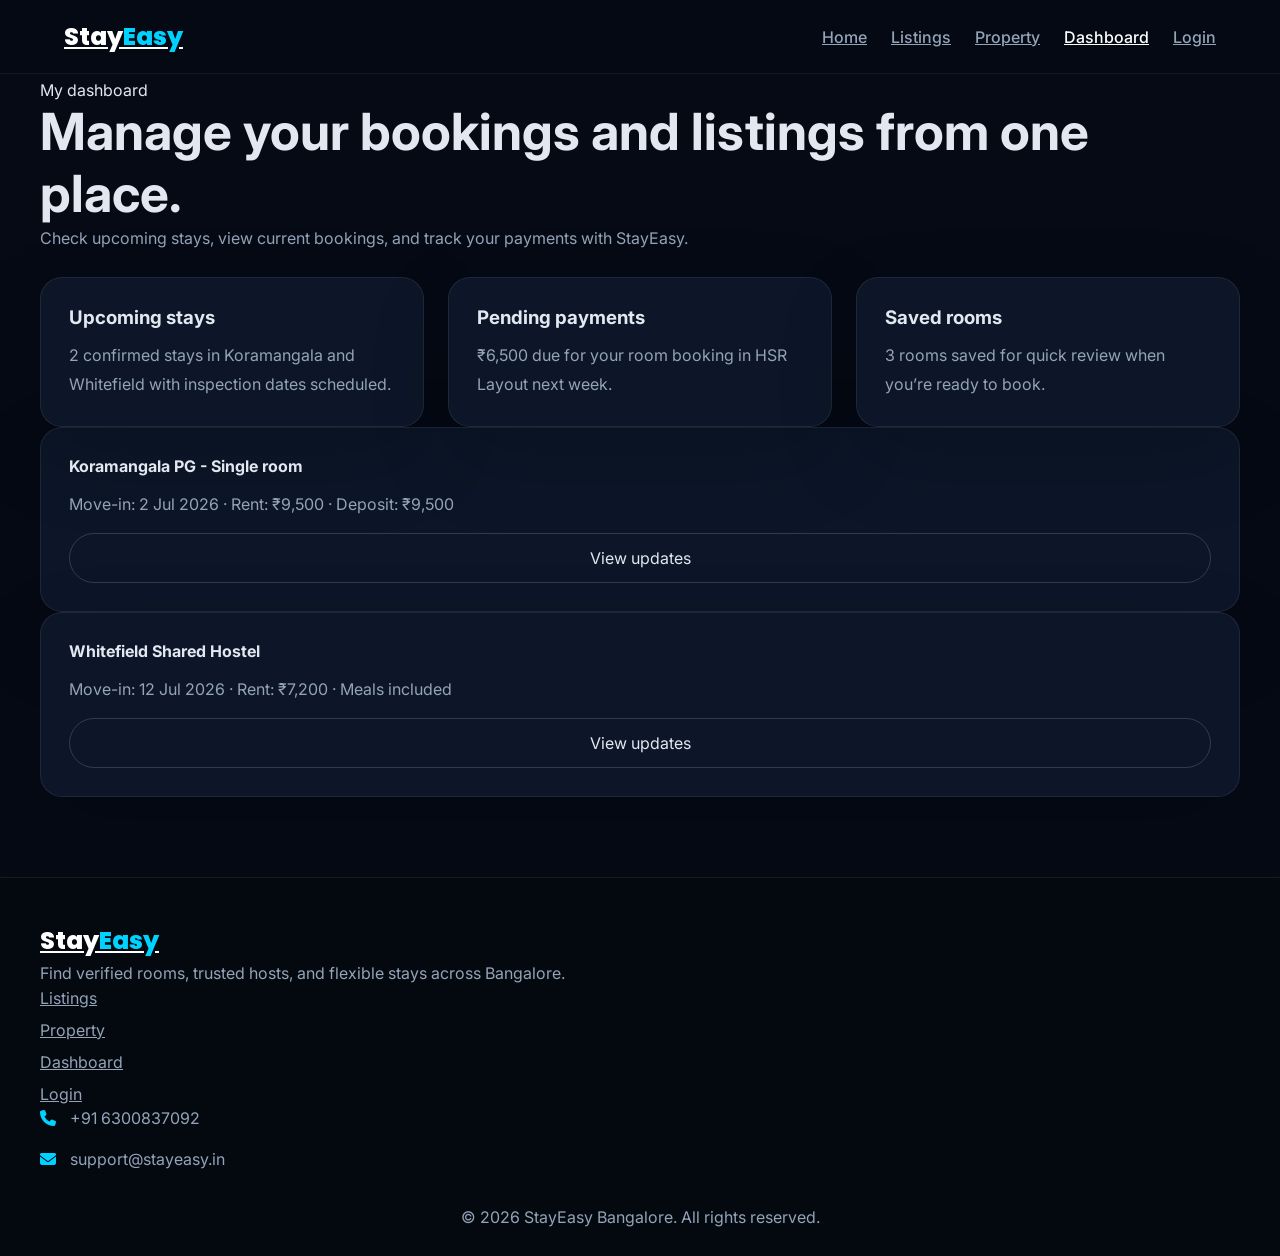
==== dashboard.html @ c3cec52f "Add Stayeasy listings, property, dashboard, and login pages" ====
<!DOCTYPE html>
<html lang="en">
<head>
    <meta charset="UTF-8">
    <meta name="viewport" content="width=device-width, initial-scale=1.0">
    <title>StayEasy Bangalore | Dashboard</title>
    <meta name="description" content="Access your StayEasy dashboard to manage bookings, review stays, and monitor upcoming move-ins.">
    <link rel="preconnect" href="https://fonts.googleapis.com">
    <link rel="preconnect" href="https://fonts.gstatic.com" crossorigin>
    <link href="https://fonts.googleapis.com/css2?family=Inter:wght@300;400;500;600;700&family=Poppins:wght@500;600;700;800&display=swap" rel="stylesheet">
    <link rel="stylesheet" href="https://cdnjs.cloudflare.com/ajax/libs/font-awesome/6.5.1/css/all.min.css" integrity="sha512-..." crossorigin="anonymous" referrerpolicy="no-referrer" />
    <link rel="stylesheet" href="css/style.css">
</head>
<body data-page="dashboard">
    <header class="navbar">
        <div class="nav-container">
            <a href="index.html" class="logo">Stay<span>Easy</span></a>
            <nav class="nav-links">
                <a href="index.html">Home</a>
                <a href="listings.html">Listings</a>
                <a href="property.html">Property</a>
                <a href="dashboard.html" class="active">Dashboard</a>
                <a href="login.html">Login</a>
            </nav>
            <button id="mobile-toggle" class="hamburger" aria-label="Toggle navigation">
                <span class="bar"></span>
                <span class="bar"></span>
                <span class="bar"></span>
            </button>
        </div>
    </header>

    <div class="mobile-menu">
        <a href="index.html">Home</a>
        <a href="listings.html">Listings</a>
        <a href="property.html">Property</a>
        <a href="dashboard.html">Dashboard</a>
        <a href="login.html">Login</a>
    </div>

    <main>
        <section class="section">
            <div class="container">
                <div class="page-header reveal">
                    <span class="eyebrow">My dashboard</span>
                    <h1>Manage your bookings and listings from one place.</h1>
                    <p>Check upcoming stays, view current bookings, and track your payments with StayEasy.</p>
                </div>

                <div class="dashboard-grid reveal">
                    <article class="summary-card solid-card">
                        <h3>Upcoming stays</h3>
                        <p>2 confirmed stays in Koramangala and Whitefield with inspection dates scheduled.</p>
                    </article>
                    <article class="summary-card solid-card">
                        <h3>Pending payments</h3>
                        <p>₹6,500 due for your room booking in HSR Layout next week.</p>
                    </article>
                    <article class="summary-card solid-card">
                        <h3>Saved rooms</h3>
                        <p>3 rooms saved for quick review when you’re ready to book.</p>
                    </article>
                </div>

                <div class="listing-card-small solid-card reveal">
                    <h4>Koramangala PG - Single room</h4>
                    <p>Move-in: 2 Jul 2026 · Rent: ₹9,500 · Deposit: ₹9,500</p>
                    <button class="btn btn-secondary card-toggle">View updates</button>
                </div>
                <div class="listing-card-small solid-card reveal">
                    <h4>Whitefield Shared Hostel</h4>
                    <p>Move-in: 12 Jul 2026 · Rent: ₹7,200 · Meals included</p>
                    <button class="btn btn-secondary card-toggle">View updates</button>
                </div>
            </div>
        </section>
    </main>

    <footer class="footer">
        <div class="container footer-grid">
            <div>
                <a href="index.html" class="logo footer-logo">Stay<span>Easy</span></a>
                <p>Find verified rooms, trusted hosts, and flexible stays across Bangalore.</p>
            </div>
            <div class="footer-links">
                <a href="listings.html">Listings</a>
                <a href="property.html">Property</a>
                <a href="dashboard.html">Dashboard</a>
                <a href="login.html">Login</a>
            </div>
            <div class="footer-contact">
                <p><i class="fa-solid fa-phone"></i> +91 6300837092</p>
                <p><i class="fa-solid fa-envelope"></i> support@stayeasy.in</p>
            </div>
        </div>
        <div class="footer-bottom">
            <p>&copy; 2026 StayEasy Bangalore. All rights reserved.</p>
        </div>
    </footer>

    <script src="js/main.js"></script>
</body>
</html>
---- css/style.css ----
﻿/* StayEasy style.css */
:root {
    --bg-color: #050a15;
    --surface: #0c1628;
    --surface-strong: #0f1b31;
    --text: #e2e8f0;
    --muted: #94a3b8;
    --primary: #00d2ff;
    --secondary: #6c5ce7;
    --border: rgba(255,255,255,0.08);
    --shadow: 0 30px 80px rgba(0,0,0,0.18);
    --radius: 22px;
    --transition: all 0.35s ease;
    --font-body: 'Inter', sans-serif;
    --font-heading: 'Poppins', sans-serif;
}

* {
    margin: 0;
    padding: 0;
    box-sizing: border-box;
}

html {
    scroll-behavior: smooth;
}

body {
    font-family: var(--font-body);
    background: var(--bg-color);
    color: var(--text);
    min-height: 100%;
}

a {
    color: inherit;
}

button,
input,
select,
textarea {
    font: inherit;
}

img {
    display: block;
    max-width: 100%;
}

::selection {
    background: rgba(0,210,255,0.24);
}

/* Preloader */
.preloader {
    position: fixed;
    inset: 0;
    background: var(--bg-color);
    z-index: 9999;
    display: grid;
    place-items: center;
}
.preloader.hidden {
    opacity: 0;
    pointer-events: none;
    transition: opacity 0.5s ease;
}
.loader {
    width: 52px;
    height: 52px;
    border: 4px solid rgba(0,210,255,0.25);
    border-radius: 50%;
    border-top-color: var(--primary);
    animation: spin 1s linear infinite;
}
@keyframes spin {
    to { transform: rotate(360deg); }
}

/* Layout */
.container {
    width: min(1200px, calc(100% - 40px));
    margin: 0 auto;
}

button,
a.btn {
    cursor: pointer;
}

.bn {
    border-radius: 999px;
}

.solid-card {
    background: var(--surface);
    border: 1px solid var(--border);
    border-radius: var(--radius);
    box-shadow: var(--shadow);
}

.section {
    padding: 80px 0;
}

.section-light {
    background: #071020;
}

.section-heading {
    margin-bottom: 42px;
}

.section-heading .eyebrow {
    display: inline-flex;
    text-transform: uppercase;
    letter-spacing: 1.4px;
    font-size: 0.8rem;
    color: var(--primary);
    margin-bottom: 16px;
}

.section-heading h2 {
    font-family: var(--font-heading);
    font-size: clamp(2rem, 3vw, 3.2rem);
    line-height: 1.05;
    max-width: 760px;
}

p {
    line-height: 1.8;
    color: var(--muted);
}

.btn {
    border: none;
    display: inline-flex;
    align-items: center;
    justify-content: center;
    gap: 10px;
    padding: 14px 24px;
    border-radius: 999px;
    background: rgba(255,255,255,0.08);
    color: var(--text);
    transition: var(--transition);
    text-decoration: none;
}

.btn-primary {
    background: linear-gradient(90deg, var(--primary), #6575ff);
    color: #fff;
}

.btn-secondary {
    background: transparent;
    border: 1px solid rgba(255,255,255,0.16);
}

.btn:hover {
    transform: translateY(-2px);
}

.hero {
    min-height: 100vh;
    display: grid;
    grid-template-columns: 1.2fr 0.8fr;
    align-items: center;
    gap: 40px;
    padding: 120px 0 80px;
}

.hero-copy {
    max-width: 640px;
}

.hero-copy h1 {
    font-family: var(--font-heading);
    font-size: clamp(3rem, 5vw, 4.2rem);
    line-height: 1.02;
    margin-bottom: 24px;
}

.hero-copy p {
    font-size: 1.05rem;
    max-width: 600px;
    margin-bottom: 32px;
}

.hero-actions {
    display: flex;
    flex-wrap: wrap;
    gap: 18px;
}

.hero-panel {
    display: flex;
    justify-content: flex-end;
}

.search-card {
    width: 100%;
    padding: 32px;
    border-radius: 28px;
    border: 1px solid rgba(255,255,255,0.08);
}

.search-card h2 {
    font-size: 1.5rem;
    margin-bottom: 22px;
}

.search-form {
    display: grid;
    gap: 18px;
}

.field-group {
    display: grid;
    gap: 8px;
}

.field-group label {
    color: var(--muted);
}

.field-group select,
.field-group input,
.field-group textarea {
    width: 100%;
    border-radius: 16px;
    border: 1px solid rgba(255,255,255,0.08);
    padding: 14px 16px;
    background: rgba(255,255,255,0.04);
    color: #fff;
}

.field-group select {
    appearance: none;
}

.navbar {
    position: fixed;
    top: 0;
    left: 0;
    width: 100%;
    z-index: 1000;
    background: rgba(5, 10, 21, 0.92);
    border-bottom: 1px solid rgba(255,255,255,0.06);
}

.nav-container {
    max-width: 1200px;
    margin: 0 auto;
    padding: 18px 24px;
    display: flex;
    align-items: center;
    justify-content: space-between;
    gap: 16px;
}

.logo {
    font-family: var(--font-heading);
    font-size: 1.55rem;
    font-weight: 800;
    color: #fff;
}

.logo span {
    color: var(--primary);
}

.nav-links {
    display: flex;
    gap: 24px;
    align-items: center;
}

.nav-links a {
    color: var(--muted);
    font-weight: 500;
}

.nav-links a.active,
.nav-links a:hover {
    color: #fff;
}

.hamburger {
    display: none;
    width: 34px;
    height: 26px;
    border: none;
    background: transparent;
    flex-direction: column;
    justify-content: space-between;
    cursor: pointer;
}

.bar {
    width: 100%;
    height: 4px;
    border-radius: 999px;
    background: #fff;
}

.mobile-menu {
    position: fixed;
    top: 0;
    right: -100%;
    width: 260px;
    height: 100vh;
    background: rgba(8, 16, 36, 0.98);
    padding: 120px 28px;
    display: flex;
    flex-direction: column;
    gap: 22px;
    transition: right 0.35s ease;
    z-index: 999;
}

.mobile-menu.active {
    right: 0;
}

.mobile-menu a {
    color: #d1d5db;
    font-weight: 600;
}

.feature-cards,
.listing-grid,
.testimonial-grid,
.stats-grid,
.dashboard-grid,
.gallery-thumbs {
    display: grid;
    gap: 24px;
}

.feature-cards {
    grid-template-columns: repeat(auto-fit, minmax(240px, 1fr));
}

.feature-card {
    padding: 30px;
}

.feature-card h3 {
    margin-bottom: 14px;
}

.feature-card p {
    color: var(--muted);
}

.feature-icon {
    width: 56px;
    height: 56px;
    border-radius: 18px;
    display: grid;
    place-items: center;
    background: rgba(0,210,255,0.12);
    color: var(--primary);
    margin-bottom: 18px;
}

.stats-grid {
    grid-template-columns: repeat(auto-fit, minmax(210px, 1fr));
}

.stat-card {
    padding: 32px;
    text-align: center;
}

.stat-card h3 {
    font-size: 2.5rem;
    margin-bottom: 8px;
}

.stat-card p {
    color: var(--muted);
}

.listing-grid {
    grid-template-columns: repeat(auto-fit, minmax(280px, 1fr));
}

.listing-card {
    overflow: hidden;
    border-radius: 24px;
}

.listing-card img {
    height: 240px;
    width: 100%;
    object-fit: cover;
}

.listing-body {
    padding: 24px;
}

.listing-meta {
    display: flex;
    flex-wrap: wrap;
    gap: 10px;
    margin-bottom: 16px;
    color: var(--muted);
    font-size: 0.9rem;
}

.listing-meta span {
    background: rgba(255,255,255,0.06);
    padding: 8px 12px;
    border-radius: 999px;
}

.listing-body h3 {
    margin-bottom: 12px;
    font-size: 1.2rem;
}

.listing-body p {
    margin-bottom: 24px;
    color: var(--muted);
}

.listing-footer {
    display: flex;
    align-items: center;
    justify-content: space-between;
    gap: 14px;
}

.price {
    font-size: 1.2rem;
    font-weight: 700;
}

.testimonial-grid {
    grid-template-columns: repeat(auto-fit, minmax(320px, 1fr));
}

.testimonial-card {
    padding: 30px;
    min-height: 220px;
}

.testimonial-card p {
    margin-bottom: 24px;
    color: var(--muted);
    line-height: 1.85;
}

.testimonial-author strong {
    display: block;
    margin-bottom: 6px;
}

.testimonial-author span {
    color: var(--muted);
}

.cta-card {
    display: flex;
    justify-content: space-between;
    align-items: center;
    gap: 18px;
    padding: 34px 36px;
}

.cta-card h2 {
    max-width: 680px;
}

.footer {
    background: #04090f;
    border-top: 1px solid rgba(255,255,255,0.08);
    padding: 44px 0 24px;
}

.footer-grid {
    grid-template-columns: repeat(3, minmax(220px, 1fr));
    gap: 28px;
}

.footer-links,
.footer-contact {
    display: grid;
    gap: 12px;
}

.footer-links a,
.footer-contact p {
    color: var(--muted);
}

.footer-contact p i {
    margin-right: 10px;
    color: var(--primary);
}

.footer-bottom {
    margin-top: 30px;
    text-align: center;
    color: #64748b;
}

.page-header {
    margin-bottom: 24px;
}

.page-header h1 {
    font-size: clamp(2.5rem, 4vw, 3.4rem);
}

.page-header p {
    max-width: 700px;
}

.filter-panel {
    display: grid;
    gap: 18px;
    margin-bottom: 34px;
}

.filter-group {
    display: grid;
    gap: 10px;
}

.filter-group label {
    color: var(--muted);
}

.filter-actions {
    display: flex;
    gap: 14px;
    flex-wrap: wrap;
}

.property-hero {
    display: grid;
    grid-template-columns: 1.45fr 0.9fr;
    gap: 30px;
    align-items: start;
}

.image-gallery {
    border-radius: 24px;
    overflow: hidden;
}

.image-gallery img {
    width: 100%;
    aspect-ratio: 16 / 9;
    object-fit: cover;
}

.gallery-thumbs {
    grid-template-columns: repeat(3, minmax(0, 1fr));
}

.gallery-thumbs img {
    height: 96px;
    width: 100%;
    object-fit: cover;
    border-radius: 16px;
    cursor: pointer;
    transition: transform 0.3s ease;
}

.gallery-thumbs img:hover {
    transform: translateY(-3px);
}

.property-sidebar {
    display: grid;
    gap: 24px;
}

.property-sidebar h3 {
    margin-bottom: 10px;
}

.property-specs {
    display: grid;
    gap: 14px;
}

.property-specs li {
    display: flex;
    justify-content: space-between;
    gap: 18px;
    color: var(--muted);
}

.property-sidebar .price-block {
    display: flex;
    align-items: center;
    justify-content: space-between;
    gap: 16px;
}

.price-block .price {
    font-size: 2rem;
    font-weight: 800;
}

.sidebar-panel {
    display: grid;
    gap: 20px;
}

.dashboard-grid {
    grid-template-columns: repeat(auto-fit, minmax(260px, 1fr));
}

.profile-card,
.summary-card,
.activity-card,
.listing-card-small {
    padding: 28px;
}

.profile-card h3,
.summary-card h3,
.activity-card h3 {
    margin-bottom: 12px;
}

.profile-card p,
.summary-card p,
.activity-card p {
    color: var(--muted);
}

.metric {
    display: flex;
    justify-content: space-between;
    gap: 12px;
    padding: 20px;
    border-radius: 22px;
    background: rgba(255,255,255,0.05);
}

.metric strong {
    font-size: 1.6rem;
}

.listing-card-small {
    display: grid;
    gap: 14px;
}

.listing-card-small h4 {
    margin: 0;
}

.listing-card-small p {
    color: var(--muted);
}

.auth-panel {
    max-width: 560px;
    margin: 0 auto;
}

.auth-tabs {
    display: grid;
    grid-template-columns: repeat(2, 1fr);
    gap: 14px;
    margin-bottom: 28px;
}

.auth-tabs button {
    border-radius: 16px;
    border: 1px solid rgba(255,255,255,0.08);
    padding: 16px 18px;
    background: rgba(255,255,255,0.04);
    color: var(--muted);
}

.auth-tabs button.active {
    background: linear-gradient(90deg, var(--primary), #6575ff);
    color: #fff;
}

.auth-form {
    display: grid;
    gap: 18px;
}

.auth-form input {
    width: 100%;
    padding: 14px 16px;
    border-radius: 16px;
    border: 1px solid rgba(255,255,255,0.08);
    background: rgba(255,255,255,0.04);
    color: #fff;
}

.auth-form button {
    width: 100%;
}

@media (max-width: 1024px) {
    .hero,
    .property-hero,
    .footer-grid,
    .dashboard-grid {
        grid-template-columns: 1fr;
    }

    .hero {
        padding-top: 110px;
    }
}

@media (max-width: 820px) {
    .nav-links {
        display: none;
    }
    .hamburger {
        display: flex;
    }
    .mobile-menu {
        padding-top: 120px;
    }
    .hero {
        padding: 100px 20px 60px;
    }
}

@media (max-width: 640px) {
    .hero h1 {
        font-size: 2.5rem;
    }
    .section {
        padding: 60px 0;
    }
    .search-card {
        padding: 24px;
    }
    .footer-grid {
        gap: 20px;
    }
}
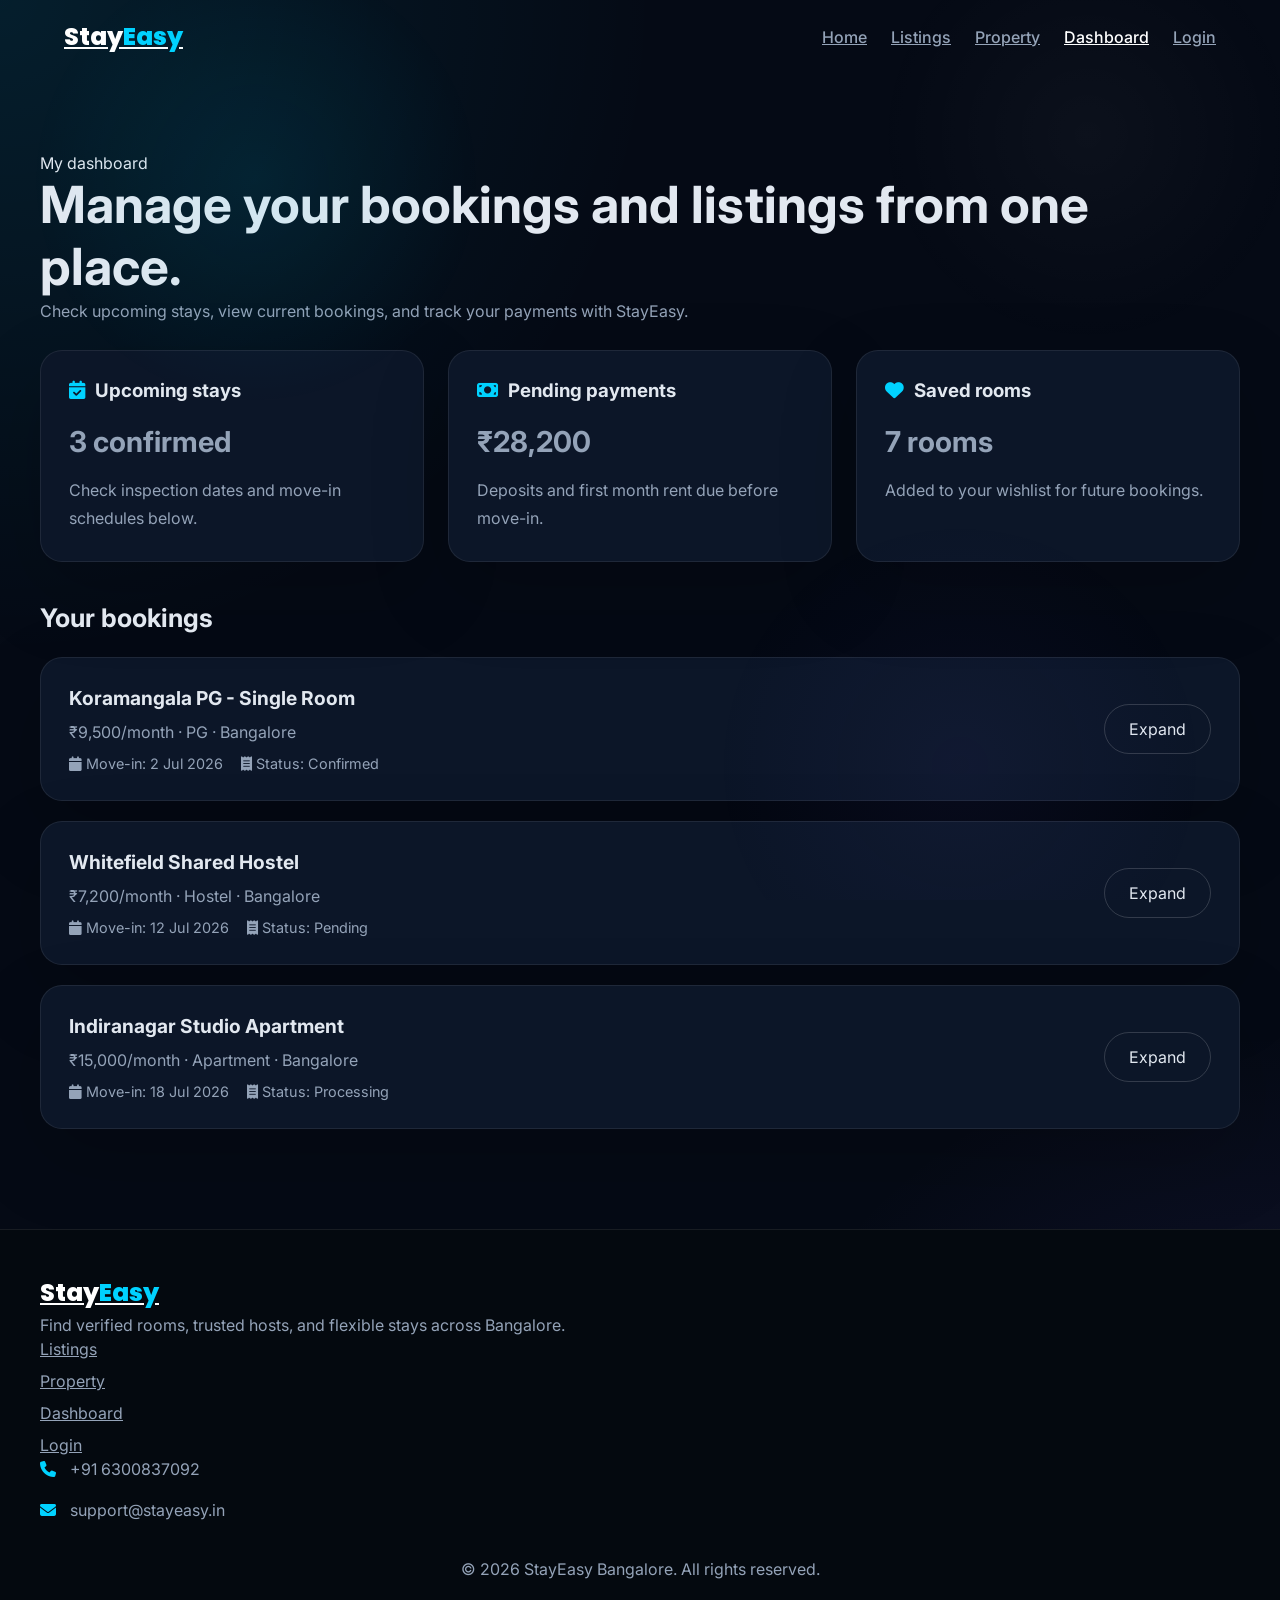
==== commit cb3e8168: "Add 15+ new rooms across cities, fix dashboard with interactive booking cards" ====
--- a/dashboard.html
+++ b/dashboard.html
@@ -49,28 +49,81 @@
 
                 <div class="dashboard-grid reveal">
                     <article class="summary-card solid-card">
-                        <h3>Upcoming stays</h3>
-                        <p>2 confirmed stays in Koramangala and Whitefield with inspection dates scheduled.</p>
+                        <h3><i class="fa-solid fa-calendar-check"></i> Upcoming stays</h3>
+                        <p class="stat-value">3 confirmed</p>
+                        <p>Check inspection dates and move-in schedules below.</p>
                     </article>
                     <article class="summary-card solid-card">
-                        <h3>Pending payments</h3>
-                        <p>₹6,500 due for your room booking in HSR Layout next week.</p>
+                        <h3><i class="fa-solid fa-money-bill"></i> Pending payments</h3>
+                        <p class="stat-value">₹28,200</p>
+                        <p>Deposits and first month rent due before move-in.</p>
                     </article>
                     <article class="summary-card solid-card">
-                        <h3>Saved rooms</h3>
-                        <p>3 rooms saved for quick review when you’re ready to book.</p>
+                        <h3><i class="fa-solid fa-heart"></i> Saved rooms</h3>
+                        <p class="stat-value">7 rooms</p>
+                        <p>Added to your wishlist for future bookings.</p>
                     </article>
                 </div>
 
-                <div class="listing-card-small solid-card reveal">
-                    <h4>Koramangala PG - Single room</h4>
-                    <p>Move-in: 2 Jul 2026 · Rent: ₹9,500 · Deposit: ₹9,500</p>
-                    <button class="btn btn-secondary card-toggle">View updates</button>
-                </div>
-                <div class="listing-card-small solid-card reveal">
-                    <h4>Whitefield Shared Hostel</h4>
-                    <p>Move-in: 12 Jul 2026 · Rent: ₹7,200 · Meals included</p>
-                    <button class="btn btn-secondary card-toggle">View updates</button>
+                <div class="bookings-section reveal">
+                    <h2 style="margin-bottom: 24px; font-size: 1.6rem;">Your bookings</h2>
+                    
+                    <div class="booking-card solid-card expandable-card">
+                        <div class="booking-header">
+                            <div>
+                                <h3>Koramangala PG - Single Room</h3>
+                                <p style="color: var(--muted); margin-bottom: 8px;">₹9,500/month · PG · Bangalore</p>
+                                <div style="display: flex; gap: 18px; font-size: 0.9rem; color: var(--muted);"><span><i class="fa-solid fa-calendar"></i> Move-in: 2 Jul 2026</span><span><i class="fa-solid fa-receipt"></i> Status: Confirmed</span></div>
+                            </div>
+                            <button class="btn btn-secondary card-toggle">Expand</button>
+                        </div>
+                        <div class="booking-details" style="display: none; margin-top: 20px; padding-top: 20px; border-top: 1px solid rgba(255,255,255,0.08);"> 
+                            <p><strong>Owner:</strong> Rohan Patel (4.9★)</p>
+                            <p><strong>Location:</strong> Koramangala, Near HSR Layout</p>
+                            <p><strong>Amenities:</strong> Wi-Fi, Laundry, 24/7 Water, Power Backup</p>
+                            <p><strong>Payment:</strong> ₹9,500 (Rent) + ₹9,500 (Deposit) = ₹19,000 total</p>
+                            <p><strong>Inspection:</strong> 1 Jul 2026, 10:00 AM</p>
+                            <button class="btn btn-primary" style="margin-top: 14px;">Confirm booking</button>
+                        </div>
+                    </div>
+
+                    <div class="booking-card solid-card expandable-card">
+                        <div class="booking-header">
+                            <div>
+                                <h3>Whitefield Shared Hostel</h3>
+                                <p style="color: var(--muted); margin-bottom: 8px;">₹7,200/month · Hostel · Bangalore</p>
+                                <div style="display: flex; gap: 18px; font-size: 0.9rem; color: var(--muted);"><span><i class="fa-solid fa-calendar"></i> Move-in: 12 Jul 2026</span><span><i class="fa-solid fa-receipt"></i> Status: Pending</span></div>
+                            </div>
+                            <button class="btn btn-secondary card-toggle">Expand</button>
+                        </div>
+                        <div class="booking-details" style="display: none; margin-top: 20px; padding-top: 20px; border-top: 1px solid rgba(255,255,255,0.08);"> 
+                            <p><strong>Owner:</strong> Nisha Verma (4.8★)</p>
+                            <p><strong>Location:</strong> Whitefield, Tech Park Area</p>
+                            <p><strong>Amenities:</strong> Meals (3x), Wi-Fi, Housekeeping, Common Lounge</p>
+                            <p><strong>Payment:</strong> ₹7,200 (Rent) + ₹3,600 (Deposit) = ₹10,800 total</p>
+                            <p><strong>Inspection:</strong> 10 Jul 2026, 3:00 PM</p>
+                            <button class="btn btn-primary" style="margin-top: 14px;">Pay deposit</button>
+                        </div>
+                    </div>
+
+                    <div class="booking-card solid-card expandable-card">
+                        <div class="booking-header">
+                            <div>
+                                <h3>Indiranagar Studio Apartment</h3>
+                                <p style="color: var(--muted); margin-bottom: 8px;">₹15,000/month · Apartment · Bangalore</p>
+                                <div style="display: flex; gap: 18px; font-size: 0.9rem; color: var(--muted);"><span><i class="fa-solid fa-calendar"></i> Move-in: 18 Jul 2026</span><span><i class="fa-solid fa-receipt"></i> Status: Processing</span></div>
+                            </div>
+                            <button class="btn btn-secondary card-toggle">Expand</button>
+                        </div>
+                        <div class="booking-details" style="display: none; margin-top: 20px; padding-top: 20px; border-top: 1px solid rgba(255,255,255,0.08);"> 
+                            <p><strong>Owner:</strong> Anjali Rao (4.7★)</p>
+                            <p><strong>Location:</strong> Indiranagar, MG Road nearby</p>
+                            <p><strong>Amenities:</strong> AC, Kitchenette, Gym, Parking, Premium finishes</p>
+                            <p><strong>Payment:</strong> ₹15,000 (Rent) + ₹15,000 (Deposit) = ₹30,000 total</p>
+                            <p><strong>Inspection:</strong> 16 Jul 2026, 11:00 AM</p>
+                            <button class="btn btn-primary" style="margin-top: 14px;">View property</button>
+                        </div>
+                    </div>
                 </div>
             </div>
         </section>
--- a/css/style.css
+++ b/css/style.css
@@ -27,9 +27,22 @@
 
 body {
     font-family: var(--font-body);
-    background: var(--bg-color);
+    background: radial-gradient(circle at top left, rgba(0,210,255,0.1), transparent 32%),
+                radial-gradient(circle at bottom right, rgba(108,92,231,0.15), transparent 28%),
+                var(--bg-color);
     color: var(--text);
     min-height: 100%;
+    position: relative;
+}
+
+body::before {
+    content: '';
+    position: fixed;
+    inset: 0;
+    background-image: radial-gradient(circle at 20% 20%, rgba(0,210,255,0.08), transparent 18%),
+                      radial-gradient(circle at 85% 15%, rgba(255,255,255,0.03), transparent 16%),
+                      radial-gradient(circle at 75% 85%, rgba(108,92,231,0.05), transparent 20%);
+    pointer-events: none;
 }
 
 a {
@@ -224,30 +237,45 @@
     color: var(--muted);
 }
 
-.field-group select,
-.field-group input,
-.field-group textarea {
-    width: 100%;
-    border-radius: 16px;
-    border: 1px solid rgba(255,255,255,0.08);
-    padding: 14px 16px;
-    background: rgba(255,255,255,0.04);
-    color: #fff;
-}
-
-.field-group select {
-    appearance: none;
-}
-
-.navbar {
-    position: fixed;
-    top: 0;
-    left: 0;
-    width: 100%;
-    z-index: 1000;
-    background: rgba(5, 10, 21, 0.92);
-    border-bottom: 1px solid rgba(255,255,255,0.06);
-}
+    .field-group {
+        position: relative;
+    }
+
+    .field-group select,
+    .field-group input,
+    .field-group textarea {
+        width: 100%;
+        border-radius: 16px;
+        border: 1px solid rgba(255,255,255,0.08);
+        padding: 14px 16px;
+        background: rgba(255,255,255,0.06);
+        color: #fff;
+    }
+
+    .field-group select {
+        appearance: none;
+        -webkit-appearance: none;
+        -moz-appearance: none;
+        padding-right: 40px;
+        background: rgba(255,255,255,0.08);
+        color: #fff;
+    }
+
+    .field-group::after {
+        content: '\25BE';
+        position: absolute;
+        right: 18px;
+        top: 50%;
+        transform: translateY(-50%);
+        pointer-events: none;
+        color: var(--muted);
+        font-size: 0.9rem;
+    }
+
+    .field-group select option {
+        background: #0c1628;
+        color: #fff;
+    }
 
 .nav-container {
     max-width: 1200px;
@@ -541,6 +569,15 @@
     flex-wrap: wrap;
 }
 
+.filter-summary {
+    padding: 14px 18px;
+    border-radius: 18px;
+    background: rgba(255,255,255,0.04);
+    border: 1px solid rgba(255,255,255,0.08);
+    color: #cbd5e1;
+    margin-top: 18px;
+}
+
 .property-hero {
     display: grid;
     grid-template-columns: 1.45fr 0.9fr;
@@ -588,6 +625,9 @@
 .property-specs {
     display: grid;
     gap: 14px;
+    list-style: none;
+    padding: 0;
+    margin: 0;
 }
 
 .property-specs li {
@@ -602,6 +642,110 @@
     align-items: center;
     justify-content: space-between;
     gap: 16px;
+}
+
+.hidden {
+    display: none !important;
+}
+
+.property-details {
+    margin-top: 36px;
+}
+
+.details-grid {
+    display: grid;
+    grid-template-columns: repeat(2, minmax(0, 1fr));
+    gap: 24px;
+}
+
+.details-card {
+    padding: 28px;
+}
+
+.details-card h3 {
+    margin-bottom: 20px;
+}
+
+.map-review-grid {
+    grid-template-columns: 1fr 1fr;
+}
+
+.map-card,
+.review-card {
+    padding: 28px;
+}
+
+.map-placeholder {
+    min-height: 220px;
+    background: linear-gradient(180deg, rgba(255,255,255,0.05), rgba(255,255,255,0.02));
+    border: 1px solid rgba(255,255,255,0.08);
+    border-radius: 22px;
+    display: grid;
+    place-items: center;
+    text-align: center;
+    padding: 32px 18px;
+    color: var(--muted);
+    position: relative;
+}
+
+.map-pin {
+    width: 72px;
+    height: 72px;
+    border-radius: 50%;
+    background: rgba(0,210,255,0.14);
+    display: grid;
+    place-items: center;
+    margin-bottom: 18px;
+    color: var(--primary);
+    font-size: 1.6rem;
+}
+
+.review-item {
+    margin-bottom: 18px;
+    color: var(--muted);
+}
+
+.review-item strong {
+    display: block;
+    margin-top: 10px;
+    color: #fff;
+}
+
+.amenities-list,
+.feature-list {
+    list-style: none;
+    padding: 0;
+    margin: 0;
+    display: grid;
+    gap: 12px;
+}
+
+.amenities-list li,
+.feature-list li {
+    display: flex;
+    align-items: center;
+    gap: 12px;
+    color: var(--muted);
+}
+
+.amenities-list li i,
+.feature-list li i {
+    color: var(--primary);
+    min-width: 20px;
+}
+
+.property-notfound {
+    padding: 32px;
+    text-align: center;
+}
+
+.property-notfound h3 {
+    margin-bottom: 18px;
+}
+
+.property-notfound p {
+    color: var(--muted);
+    margin-bottom: 24px;
 }
 
 .price-block .price {
@@ -734,6 +878,56 @@
     }
 }
 
+/* Dashboard styles */
+.bookings-section {
+    margin-top: 40px;
+}
+
+.booking-card {
+    padding: 28px;
+    margin-bottom: 20px;
+}
+
+.booking-card h3 {
+    margin-bottom: 8px;
+    font-size: 1.2rem;
+}
+
+.booking-header {
+    display: flex;
+    justify-content: space-between;
+    align-items: center;
+    cursor: pointer;
+}
+
+.booking-details p {
+    margin-bottom: 12px;
+    color: var(--muted);
+    line-height: 1.6;
+}
+
+.booking-details strong {
+    color: #fff;
+}
+
+.stat-value {
+    font-size: 1.8rem;
+    font-weight: 700;
+    color: var(--primary);
+    margin-bottom: 8px;
+}
+
+.summary-card h3 {
+    display: flex;
+    align-items: center;
+    gap: 10px;
+    margin-bottom: 14px;
+}
+
+.summary-card h3 i {
+    color: var(--primary);
+}
+
 @media (max-width: 640px) {
     .hero h1 {
         font-size: 2.5rem;
@@ -747,4 +941,11 @@
     .footer-grid {
         gap: 20px;
     }
-}
+    .booking-header {
+        flex-direction: column;
+    }
+    .booking-header button {
+        align-self: flex-start;
+        margin-top: 12px;
+    }
+}
